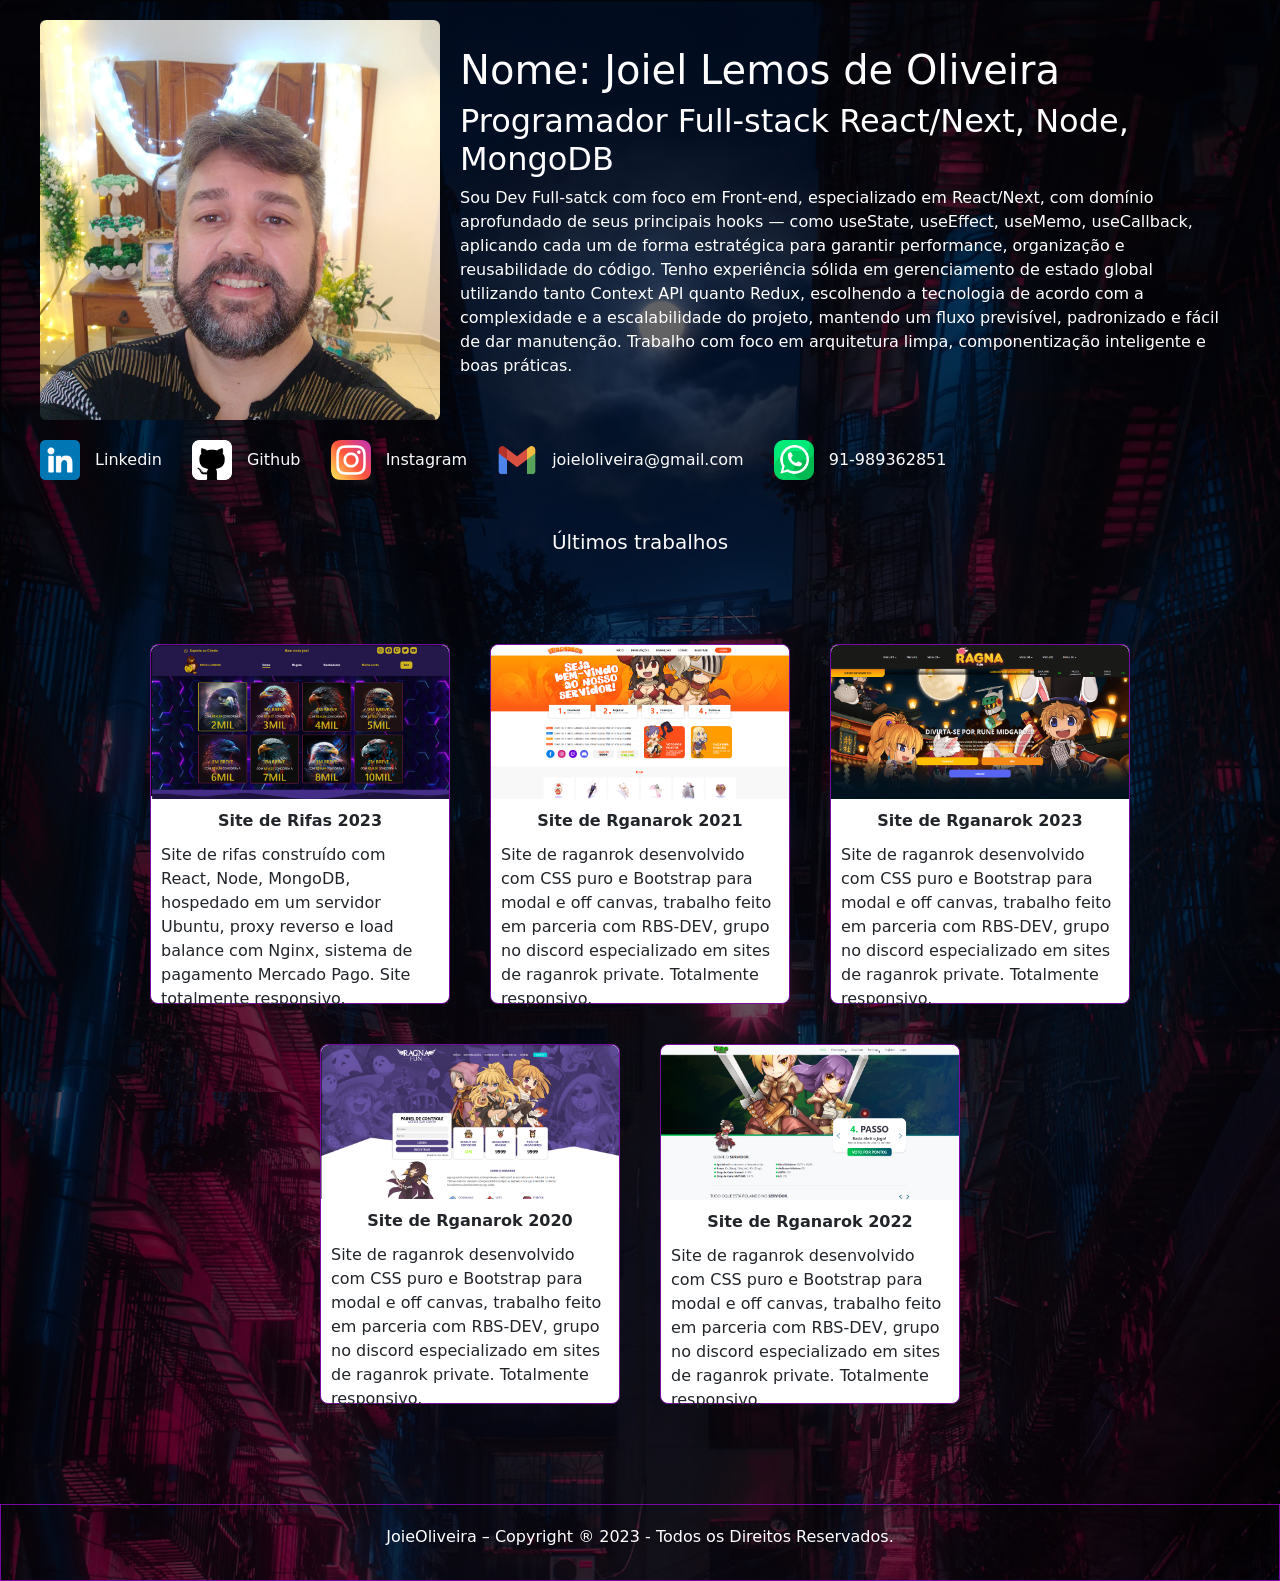
==== index.html @ b5088468 "first commit" ====
<!doctype html>
<html lang="en">

<head>
    <meta charset="utf-8">
    <meta name="viewport" content="width=device-width, initial-scale=1">
    <title>Portfólio Joiel</title>
    <link rel="stylesheet" href="style.css">
    <link href="https://cdn.jsdelivr.net/npm/bootstrap@5.3.8/dist/css/bootstrap.min.css" rel="stylesheet"
        integrity="sha384-sRIl4kxILFvY47J16cr9ZwB07vP4J8+LH7qKQnuqkuIAvNWLzeN8tE5YBujZqJLB" crossorigin="anonymous">
</head>

<body>
    <!-- headerBox -->
    <div class="headerContainer">
        <div class="headerBox">
            <img src="img/foto.jpg" alt="foto" />
            <div class="description">
                <h1>Nome: Joiel Lemos de Oliveira</h1>
                <h2>Programador Full-stack React/Next, Node, MongoDB</h2>
                <p>
                    Sou Dev Full-satck com foco em Front-end, especializado em React/Next, com domínio
                    aprofundado de seus principais hooks — como useState, useEffect, useMemo, useCallback, aplicando
                    cada um de forma estratégica para garantir performance, organização e
                    reusabilidade do código. Tenho experiência sólida em gerenciamento de estado global utilizando tanto
                    Context API quanto Redux, escolhendo a tecnologia de acordo com a complexidade e a escalabilidade do
                    projeto, mantendo um fluxo previsível, padronizado e fácil de dar manutenção. Trabalho com foco em
                    arquitetura limpa, componentização inteligente e boas práticas.
                </p>
            </div>
        </div>
        <div class="socialBox">
            <div class="social">
                <img src="img/linkedin.png" alt="linkedin" />
                <a href="https://www.linkedin.com/in/joiel-oliveira-b97875125/" target="_blank">Linkedin</a>
            </div>
            <div class="social">
                <img src="img/github.png" alt="github" />
                <a href="https://github.com/joieloliveira/" target="_blank">Github</a>
            </div>
            <div class="social">
                <img src="img/instagram.png" alt="instagram" />
                <a href="https://www.instagram.com/joieloliveira/#" target="_blank">Instagram</a>
            </div>
            <div class="social">
                <img src="img/communication.png" alt="communication" />
                <a href="#">joieloliveira@gmail.com</a>
            </div>
            <div class="social">
                <img src="img/whatsapp.png" alt="whatsapp" />
                <a href="https://chat.whatsapp.com/B8GX7NrHWM855QhIR3wxrg?mode=ac_t">91-989362851</a>
            </div>
        </div>
    </div>
    <!-- body -->
    <div class="workContainer">
        <h5>Últimos trabalhos</h5>
        <div class="workBox">
            <a class="card" href="https://rifas.llemoss.com.br" target="_blank">
                <img src="img/siteRifas.png" alt="siteRifas" />
                <b>Site de Rifas 2023</b>
                <p>Site de rifas construído com React, Node, MongoDB, hospedado em um servidor Ubuntu, proxy reverso e
                    load balance com Nginx, sistema de pagamento Mercado Pago. Site totalmente responsivo.</p>
            </a>
            <a class="card" href="ragnarok1/index.html" target="_blank">
                <img src="img/siteRaganarok1.png" alt="siteRaganarok1" />
                <b>Site de Rganarok 2021</b>
                <p>Site de raganrok desenvolvido com CSS puro e Bootstrap para modal e off canvas, trabalho feito em
                    parceria com RBS-DEV, grupo no discord especializado em sites de raganrok private. Totalmente
                    responsivo.</p>
            </a>
           <a class="card" href="ragnarok3/index.html" target="_blank">
                <img src="img/siteRaganarok3.png" alt="siteRaganarok2" />
                <b>Site de Rganarok 2023</b>
                <p>Site de raganrok desenvolvido com CSS puro e Bootstrap para modal e off canvas, trabalho feito em
                    parceria com RBS-DEV, grupo no discord especializado em sites de raganrok private. Totalmente
                    responsivo.</p>
            </a>
            <a class="card" href="ragnarok4/index.html" target="_blank">
                <img src="img/siteRaganarok4.png" alt="siteRaganarok4" />
                <b>Site de Rganarok 2020</b>
                <p>Site de raganrok desenvolvido com CSS puro e Bootstrap para modal e off canvas, trabalho feito em
                    parceria com RBS-DEV, grupo no discord especializado em sites de raganrok private. Totalmente
                    responsivo.</p>
            </a>
            <a class="card" href="ragnarok2/index.html" target="_blank">
                <img src="img/siteRaganarok2.png" alt="siteRaganarok2" />
                <b>Site de Rganarok 2022</b>
                <p>Site de raganrok desenvolvido com CSS puro e Bootstrap para modal e off canvas, trabalho feito em
                    parceria com RBS-DEV, grupo no discord especializado em sites de raganrok private. Totalmente
                    responsivo.</p>
            </a>
        </div>
    </div>
    <!-- body -->
    <div class="footer">
        <p>JoieOliveira – Copyright ® 2023 - Todos os Direitos Reservados.</p>
    </div>

    <script src="https://cdn.jsdelivr.net/npm/bootstrap@5.3.8/dist/js/bootstrap.bundle.min.js"
        integrity="sha384-FKyoEForCGlyvwx9Hj09JcYn3nv7wiPVlz7YYwJrWVcXK/BmnVDxM+D2scQbITxI"
        crossorigin="anonymous"></script>
</body>

</html>
---- style.css ----
:root {
    /* Cores. */
    --branco-01: #fafafa;
    /* outros. */
    --widthBox: 1200px;
}

* {
    outline: none !important;
    margin: 0;
    padding: 0;
    text-decoration: none !important;
}

@media (max-width: 768px) {
    body {
        font-size: 90% !important;
    }
}

@media (max-width: 425px) {
    body {
        font-size: 75% !important;
    }
}

body {
    background: linear-gradient(rgba(0, 0, 0, 0.6),
            rgba(0, 0, 0, 0.6)),
        url(img/bodyBG.png) top center;
    background-size: cover;
    background-repeat: no-repeat;
}

.headerContainer {
    display: flex;
    align-items: center;
    justify-content: center;
    flex-direction: column;
    width: 100%;
    padding: 20px;
}

.headerContainer .headerBox {
    display: flex;
    align-items: center;
    justify-content: center;
    width: var(--widthBox);
}

.headerContainer .headerBox>img {
    width: 400px;
    border-radius: 0.4rem;
}

.headerContainer .headerBox .description {
    display: flex;
    flex-direction: column;
    padding: 20px;
    color: #fff;
}

@media (max-width: 1240px) {
    .headerContainer .headerBox {
        width: 100%;
    }
}

@media (max-width: 1024px) {
    .headerContainer .headerBox {
        flex-direction: column;
        width: 100%;
    }

    .headerContainer .headerBox .description {
        padding: 20px 0 0 0;

    }
}

@media (max-width: 440px) {
    .headerContainer .headerBox>img {
        width: 100%;
    }
}

/*===social=====================================================================*/
.headerContainer .socialBox {
    display: flex;
    align-items: center;
    width: var(--widthBox);
}

.headerContainer .socialBox .social {
    margin: 20px 0 0 0;
}

.headerContainer .socialBox .social img {
    width: 40px;
    margin: 0 10px 0 0;
}

.headerContainer .socialBox .social a {
    color: #fafafa;
    margin: 0 30px 0 0;
}

@media (max-width: 1240px) {
    .headerContainer .socialBox {
        width: 100%;
        flex-wrap: wrap;
    }
}

/*===workBody================================================================*/
.workContainer {
    display: flex;
    align-items: center;
    justify-content: center;
    flex-direction: column;
}

.workContainer>h5 {
    width: 100%;
    text-align: center;
    color: #fafafa;
    margin: 30px 0 20px 0;
}

.workContainer .workBox {
    display: flex;
    align-items: center;
    justify-content: center;
    width: var(--widthBox);
    padding: 20px;
    margin: 30px 0 60px 0;
    flex-wrap: wrap;
}

.workContainer .workBox .card {
    display: flex;
    align-items: center;
    justify-content: space-between;
    flex-direction: column;
    width: 300px;
    height: 360px;
    border: solid 1px #7809a3;
    border-radius: 0.5rem;
    margin: 20px;
}

.workContainer .workBox .card>img {
    width: 298px;
    border-top-left-radius: 0.5rem;
    border-top-right-radius: 0.5rem;
}

.workContainer .workBox .card>b {
    margin: 10px 0 5px 0;
}

.workContainer .workBox .card>p {
    margin: 5px 10px 10px 10px;
}

@media (max-width: 1200px) {
    .workContainer .workBox {
        width: 100%;
    }
}

@media (max-width: 425px) {
    .workContainer .workBox .card {
        margin: 20px 0 0 0;
        height: 300px;
    }

    .workContainer .workBox .card>img {
        width: 100%
    }
}

/*===footer=================================================================*/
.footer {
    display: flex;
    align-items: center;
    justify-content: center;
    width: 100%;
    padding: 20px 0 15px 0;
    border: solid 1px #7809a3;
    color: #fff;
}

@media (max-width: 425px) {
    .footer p{
        font-size: 10px;
    }
}
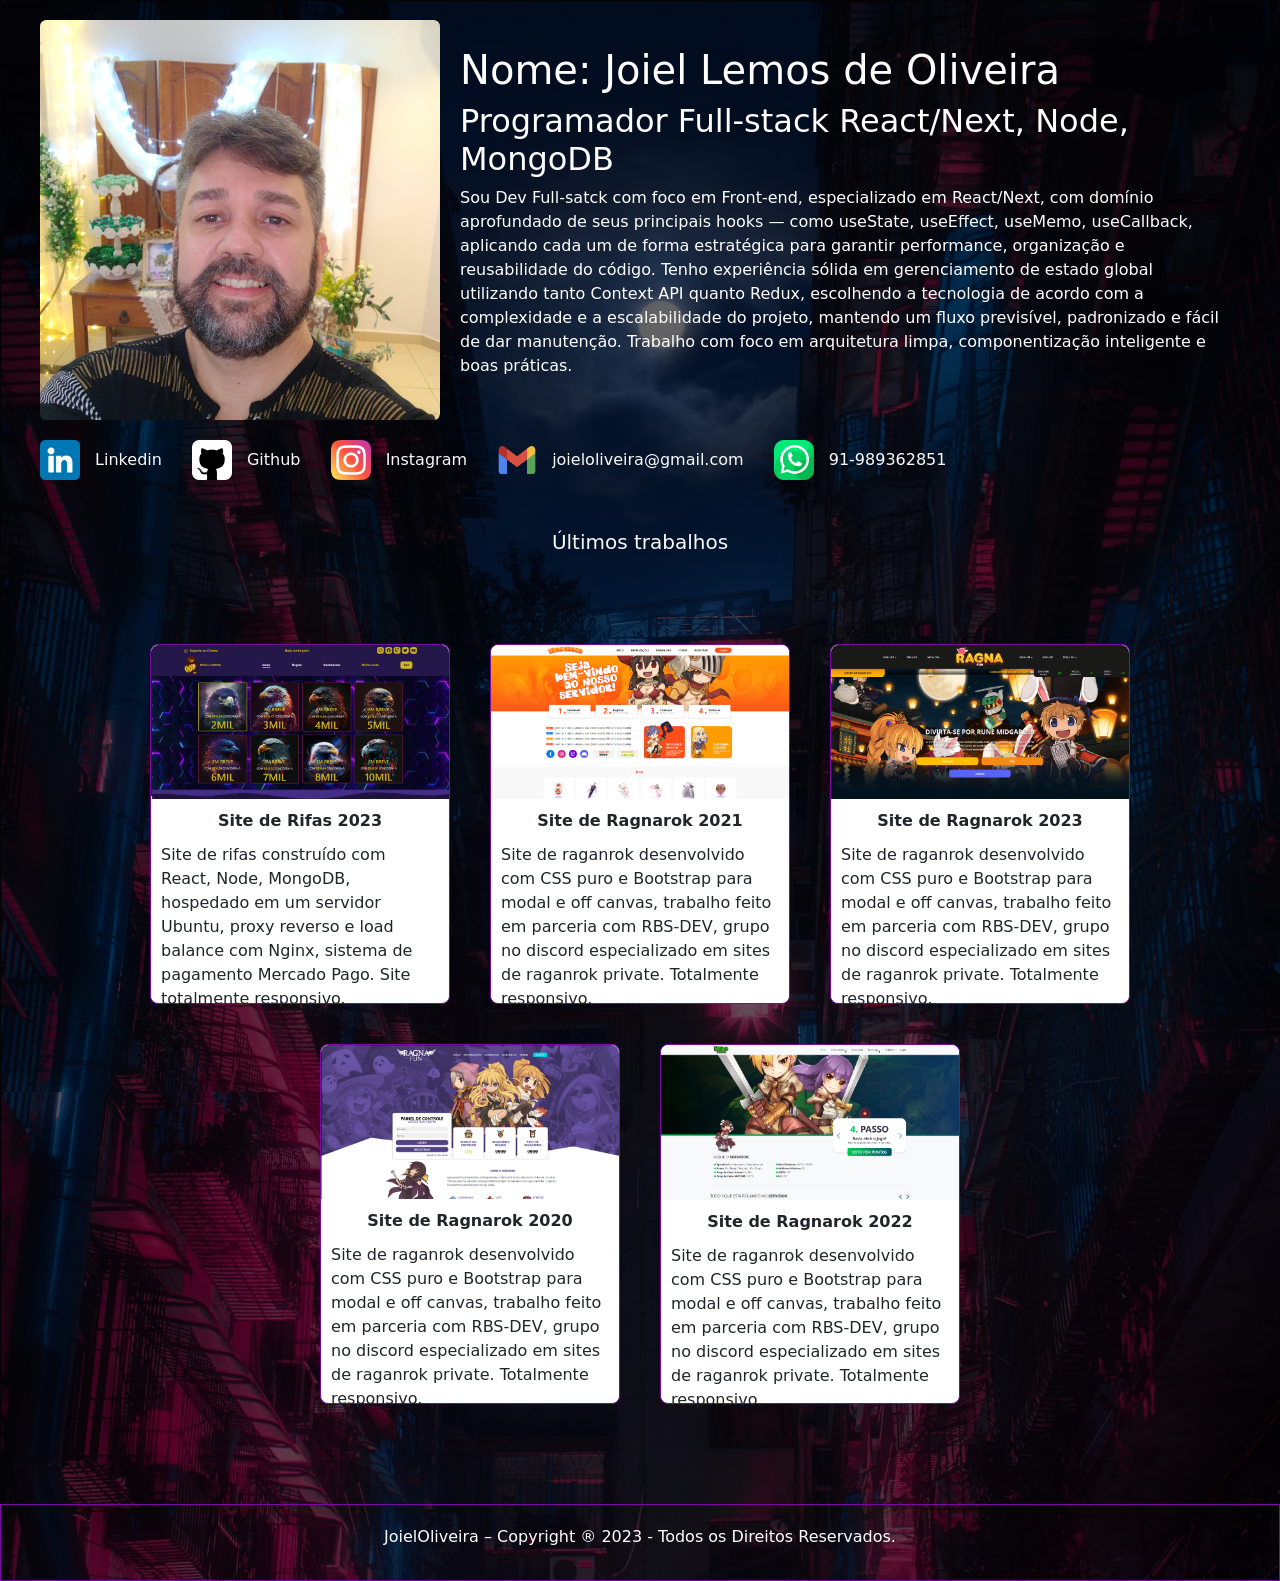
==== commit f0c5980b: "correções de texto" ====
--- a/index.html
+++ b/index.html
@@ -64,28 +64,28 @@
             </a>
             <a class="card" href="ragnarok1/index.html" target="_blank">
                 <img src="img/siteRaganarok1.png" alt="siteRaganarok1" />
-                <b>Site de Rganarok 2021</b>
+                <b>Site de Ragnarok 2021</b>
                 <p>Site de raganrok desenvolvido com CSS puro e Bootstrap para modal e off canvas, trabalho feito em
                     parceria com RBS-DEV, grupo no discord especializado em sites de raganrok private. Totalmente
                     responsivo.</p>
             </a>
            <a class="card" href="ragnarok3/index.html" target="_blank">
                 <img src="img/siteRaganarok3.png" alt="siteRaganarok2" />
-                <b>Site de Rganarok 2023</b>
+                <b>Site de Ragnarok 2023</b>
                 <p>Site de raganrok desenvolvido com CSS puro e Bootstrap para modal e off canvas, trabalho feito em
                     parceria com RBS-DEV, grupo no discord especializado em sites de raganrok private. Totalmente
                     responsivo.</p>
             </a>
             <a class="card" href="ragnarok4/index.html" target="_blank">
                 <img src="img/siteRaganarok4.png" alt="siteRaganarok4" />
-                <b>Site de Rganarok 2020</b>
+                <b>Site de Ragnarok 2020</b>
                 <p>Site de raganrok desenvolvido com CSS puro e Bootstrap para modal e off canvas, trabalho feito em
                     parceria com RBS-DEV, grupo no discord especializado em sites de raganrok private. Totalmente
                     responsivo.</p>
             </a>
             <a class="card" href="ragnarok2/index.html" target="_blank">
                 <img src="img/siteRaganarok2.png" alt="siteRaganarok2" />
-                <b>Site de Rganarok 2022</b>
+                <b>Site de Ragnarok 2022</b>
                 <p>Site de raganrok desenvolvido com CSS puro e Bootstrap para modal e off canvas, trabalho feito em
                     parceria com RBS-DEV, grupo no discord especializado em sites de raganrok private. Totalmente
                     responsivo.</p>
@@ -94,7 +94,7 @@
     </div>
     <!-- body -->
     <div class="footer">
-        <p>JoieOliveira – Copyright ® 2023 - Todos os Direitos Reservados.</p>
+        <p>JoielOliveira – Copyright ® 2023 - Todos os Direitos Reservados.</p>
     </div>
 
     <script src="https://cdn.jsdelivr.net/npm/bootstrap@5.3.8/dist/js/bootstrap.bundle.min.js"
